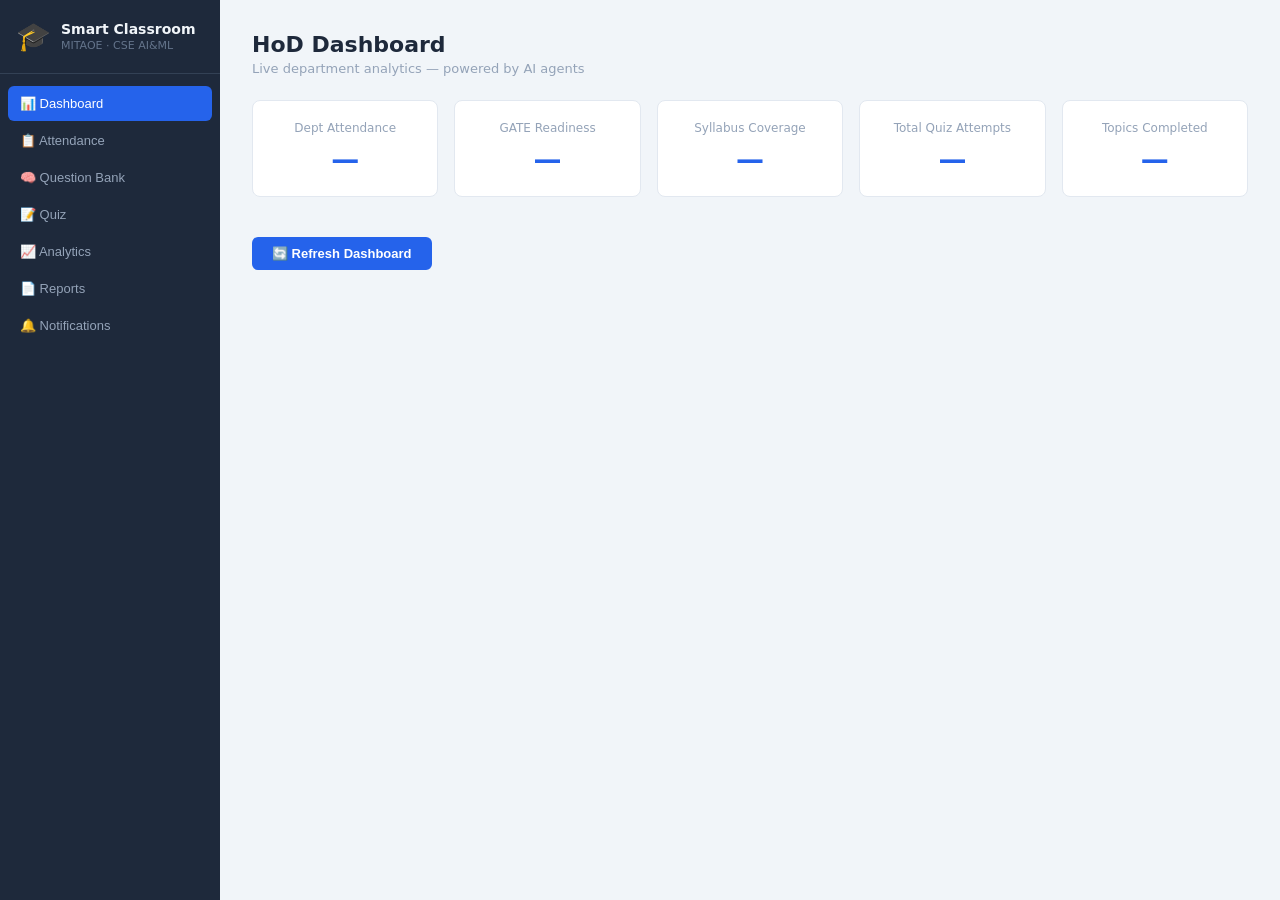
==== frontend/index.html @ e351139c "Clean rewrite: minimal-dependency backend + frontend Backend: FastAPI (main.py) + LangGraph orchestr" ====
<!DOCTYPE html>
<html lang="en">
<head>
  <meta charset="UTF-8" />
  <meta name="viewport" content="width=device-width, initial-scale=1.0" />
  <title>Smart Classroom — MITAOE</title>
  <link rel="stylesheet" href="style.css" />
</head>
<body>

  <!-- Sidebar -->
  <aside class="sidebar">
    <div class="logo">
      <span class="logo-icon">🎓</span>
      <div>
        <div class="logo-title">Smart Classroom</div>
        <div class="logo-sub">MITAOE · CSE AI&ML</div>
      </div>
    </div>

    <nav>
      <button class="nav-btn active" data-tab="dashboard">📊 Dashboard</button>
      <button class="nav-btn" data-tab="attendance">📋 Attendance</button>
      <button class="nav-btn" data-tab="questions">🧠 Question Bank</button>
      <button class="nav-btn" data-tab="quiz">📝 Quiz</button>
      <button class="nav-btn" data-tab="analytics">📈 Analytics</button>
      <button class="nav-btn" data-tab="reports">📄 Reports</button>
      <button class="nav-btn" data-tab="notify">🔔 Notifications</button>
    </nav>
  </aside>

  <!-- Main content -->
  <main class="content">

    <!-- ── DASHBOARD ─────────────────────────────────────── -->
    <section id="tab-dashboard" class="tab active">
      <h1>HoD Dashboard</h1>
      <p class="subtitle">Live department analytics — powered by AI agents</p>

      <div class="card-grid" id="hod-cards">
        <div class="stat-card" id="card-attendance">
          <div class="stat-label">Dept Attendance</div>
          <div class="stat-value" id="val-attendance">—</div>
        </div>
        <div class="stat-card" id="card-gate">
          <div class="stat-label">GATE Readiness</div>
          <div class="stat-value" id="val-gate">—</div>
        </div>
        <div class="stat-card" id="card-coverage">
          <div class="stat-label">Syllabus Coverage</div>
          <div class="stat-value" id="val-coverage">—</div>
        </div>
        <div class="stat-card" id="card-quizzes">
          <div class="stat-label">Total Quiz Attempts</div>
          <div class="stat-value" id="val-quizzes">—</div>
        </div>
        <div class="stat-card" id="card-topics">
          <div class="stat-label">Topics Completed</div>
          <div class="stat-value" id="val-topics">—</div>
        </div>
      </div>

      <button class="btn primary" onclick="loadHodDashboard()">🔄 Refresh Dashboard</button>
      <div id="dashboard-result" class="result-box hidden"></div>
    </section>

    <!-- ── ATTENDANCE ─────────────────────────────────────── -->
    <section id="tab-attendance" class="tab">
      <h1>Attendance Management</h1>

      <div class="two-col">
        <!-- QR Generator -->
        <div class="card">
          <h2>Generate QR Code</h2>
          <label>Lecture ID</label>
          <input id="qr-lecture-id" type="text" placeholder="e.g. CS501-L001" />
          <button class="btn primary" onclick="generateQR()">Generate QR</button>
          <div id="qr-result" class="qr-container hidden">
            <img id="qr-image" src="" alt="QR Code" />
            <p id="qr-token-display"></p>
            <p id="qr-expiry-display"></p>
          </div>
        </div>

        <!-- Mark Attendance -->
        <div class="card">
          <h2>Mark Attendance</h2>
          <label>Lecture ID</label>
          <input id="att-lecture-id" type="text" placeholder="CS501-L001" />
          <label>Lecture Number</label>
          <input id="att-lecture-no" type="number" placeholder="1" />
          <label>Subject Code</label>
          <input id="att-subject" type="text" placeholder="CS501" />
          <label>Date</label>
          <input id="att-date" type="date" />
          <label>Student PRN</label>
          <input id="att-prn" type="text" placeholder="MIT2024001" />
          <label>Student Name</label>
          <input id="att-name" type="text" placeholder="Student Name" />
          <label>QR Token</label>
          <input id="att-token" type="text" placeholder="Paste token from QR" />
          <label>Student GPS (lat, lon)</label>
          <input id="att-student-gps" type="text" placeholder="18.5204, 73.8567" />
          <label>Classroom GPS (lat, lon)</label>
          <input id="att-classroom-gps" type="text" placeholder="18.5204, 73.8567" />
          <button class="btn primary" onclick="markAttendance()">✅ Mark Attendance</button>
          <div id="att-result" class="result-box hidden"></div>
        </div>
      </div>
    </section>

    <!-- ── QUESTION BANK ──────────────────────────────────── -->
    <section id="tab-questions" class="tab">
      <h1>GATE Question Generator</h1>
      <p class="subtitle">Generates 45 questions per topic: Easy/Medium/GATE MCQs + Numerical + Assertion-Reason + Conceptual</p>

      <div class="card">
        <div class="form-row">
          <div>
            <label>Subject Code</label>
            <input id="q-subject" type="text" placeholder="CS501" />
          </div>
          <div>
            <label>Unit Number</label>
            <input id="q-unit" type="number" placeholder="1" />
          </div>
          <div>
            <label>Topic Number</label>
            <input id="q-topic-no" type="text" placeholder="1.2" />
          </div>
        </div>
        <label>Topic Name</label>
        <input id="q-topic" type="text" placeholder="e.g. Convolutional Neural Networks" />
        <div class="form-row">
          <div>
            <label>CO Mapping</label>
            <input id="q-co" type="text" placeholder="CO2" />
          </div>
          <div>
            <label>Bloom's Level</label>
            <select id="q-blooms">
              <option>Remember</option>
              <option>Understand</option>
              <option selected>Apply</option>
              <option>Analyse</option>
              <option>Evaluate</option>
              <option>Create</option>
            </select>
          </div>
        </div>
        <button class="btn primary" onclick="generateQuestions()">🧠 Generate 45 Questions</button>
        <div id="q-result" class="result-box hidden"></div>
      </div>
    </section>

    <!-- ── QUIZ ───────────────────────────────────────────── -->
    <section id="tab-quiz" class="tab">
      <h1>Quiz Evaluation</h1>

      <div class="card">
        <div class="form-row">
          <div>
            <label>Student PRN</label>
            <input id="qz-prn" type="text" placeholder="MIT2024001" />
          </div>
          <div>
            <label>Student Name</label>
            <input id="qz-name" type="text" placeholder="Student Name" />
          </div>
        </div>
        <div class="form-row">
          <div>
            <label>Subject Code</label>
            <input id="qz-subject" type="text" placeholder="CS501" />
          </div>
          <div>
            <label>Topic Number</label>
            <input id="qz-topic" type="text" placeholder="1.2" />
          </div>
          <div>
            <label>Lecture Number</label>
            <input id="qz-lecture" type="number" placeholder="5" />
          </div>
        </div>
        <label>Student Answers (JSON)</label>
        <textarea id="qz-answers" rows="4"
          placeholder='[{"question_id":"Q1","selected":"A"},{"question_id":"Q2","selected":"C"}]'></textarea>
        <label>Answer Key (JSON)</label>
        <textarea id="qz-key" rows="3"
          placeholder='{"Q1":"A","Q2":"B","Q3":"C"}'></textarea>
        <button class="btn primary" onclick="evaluateQuiz()">📝 Evaluate Quiz</button>
        <div id="qz-result" class="result-box hidden"></div>
      </div>
    </section>

    <!-- ── ANALYTICS ──────────────────────────────────────── -->
    <section id="tab-analytics" class="tab">
      <h1>Analytics</h1>

      <div class="two-col">
        <div class="card">
          <h2>Student Analytics</h2>
          <label>Student PRN</label>
          <input id="an-prn" type="text" placeholder="MIT2024001" />
          <button class="btn primary" onclick="getStudentAnalytics()">📈 Get Report</button>
          <div id="an-student-result" class="result-box hidden"></div>
        </div>

        <div class="card">
          <h2>Faculty Analytics</h2>
          <label>Faculty ID</label>
          <input id="an-fid" type="text" placeholder="FAC001" />
          <button class="btn primary" onclick="getFacultyAnalytics()">📊 Get Report</button>
          <div id="an-faculty-result" class="result-box hidden"></div>
        </div>
      </div>
    </section>

    <!-- ── REPORTS ─────────────────────────────────────────── -->
    <section id="tab-reports" class="tab">
      <h1>Report Generator</h1>
      <p class="subtitle">Exports are uploaded to Google Shared Drive and a link is returned.</p>

      <div class="card">
        <label>Report Type</label>
        <select id="rpt-type">
          <option value="attendance">Attendance Sheet</option>
          <option value="quiz">Quiz Report</option>
          <option value="teaching_plan">Teaching Plan</option>
          <option value="question_bank">Question Bank</option>
        </select>
        <label>Formats</label>
        <div class="checkbox-row">
          <label><input type="checkbox" id="rpt-pdf" checked /> PDF</label>
          <label><input type="checkbox" id="rpt-xlsx" checked /> XLSX</label>
          <label><input type="checkbox" id="rpt-docx" /> DOCX</label>
        </div>
        <button class="btn primary" onclick="generateReport()">📄 Generate & Upload</button>
        <div id="rpt-result" class="result-box hidden"></div>
      </div>
    </section>

    <!-- ── NOTIFICATIONS ──────────────────────────────────── -->
    <section id="tab-notify" class="tab">
      <h1>Parent Notifications</h1>
      <p class="subtitle">Automatically identifies students below 75% attendance and alerts parents.</p>

      <div class="card">
        <label>Subject Code (optional)</label>
        <input id="nt-subject" type="text" placeholder="Leave blank for all subjects" />
        <label>Faculty Email</label>
        <input id="nt-email" type="email" placeholder="faculty@mitaoe.ac.in" />
        <button class="btn danger" onclick="sendNotifications()">🔔 Send Alerts to Parents</button>
        <div id="nt-result" class="result-box hidden"></div>
      </div>
    </section>

  </main>

  <script src="app.js"></script>
</body>
</html>
---- frontend/style.css ----
/* ── Reset & base ─────────────────────────────────────────────────────────── */
*, *::before, *::after { box-sizing: border-box; margin: 0; padding: 0; }

:root {
  --blue:    #2563eb;
  --blue-dk: #1d4ed8;
  --blue-lt: #eff6ff;
  --green:   #16a34a;
  --red:     #dc2626;
  --amber:   #d97706;
  --gray-50:  #f8fafc;
  --gray-100: #f1f5f9;
  --gray-200: #e2e8f0;
  --gray-400: #94a3b8;
  --gray-600: #475569;
  --gray-800: #1e293b;
  --sidebar-w: 220px;
  --radius: 8px;
}

body {
  font-family: system-ui, -apple-system, sans-serif;
  font-size: 14px;
  color: var(--gray-800);
  background: var(--gray-100);
  display: flex;
  min-height: 100vh;
}

/* ── Sidebar ──────────────────────────────────────────────────────────────── */
.sidebar {
  width: var(--sidebar-w);
  background: var(--gray-800);
  color: #cbd5e1;
  display: flex;
  flex-direction: column;
  padding: 0;
  position: fixed;
  top: 0; left: 0; bottom: 0;
  overflow-y: auto;
}

.logo {
  display: flex;
  align-items: center;
  gap: 10px;
  padding: 20px 16px;
  border-bottom: 1px solid #334155;
}
.logo-icon { font-size: 28px; }
.logo-title { font-weight: 700; font-size: 14px; color: #f1f5f9; }
.logo-sub   { font-size: 11px; color: #64748b; margin-top: 2px; }

nav { padding: 12px 8px; display: flex; flex-direction: column; gap: 2px; }

.nav-btn {
  background: none;
  border: none;
  color: #94a3b8;
  text-align: left;
  padding: 10px 12px;
  border-radius: 6px;
  cursor: pointer;
  font-size: 13px;
  width: 100%;
  transition: background 0.15s, color 0.15s;
}
.nav-btn:hover  { background: #1e293b; color: #f1f5f9; }
.nav-btn.active { background: var(--blue); color: #fff; }

/* ── Main content ─────────────────────────────────────────────────────────── */
.content {
  margin-left: var(--sidebar-w);
  flex: 1;
  padding: 32px;
  max-width: 1100px;
}

/* ── Tabs ─────────────────────────────────────────────────────────────────── */
.tab { display: none; }
.tab.active { display: block; }

h1 {
  font-size: 22px;
  font-weight: 700;
  color: var(--gray-800);
  margin-bottom: 4px;
}
.subtitle {
  color: var(--gray-400);
  margin-bottom: 24px;
  font-size: 13px;
}

/* ── Cards ────────────────────────────────────────────────────────────────── */
.card {
  background: #fff;
  border: 1px solid var(--gray-200);
  border-radius: var(--radius);
  padding: 24px;
  margin-bottom: 20px;
}
.card h2 {
  font-size: 15px;
  font-weight: 600;
  margin-bottom: 16px;
  color: var(--gray-800);
}

.two-col {
  display: grid;
  grid-template-columns: 1fr 1fr;
  gap: 20px;
}
@media (max-width: 768px) { .two-col { grid-template-columns: 1fr; } }

/* ── Stat cards (dashboard) ───────────────────────────────────────────────── */
.card-grid {
  display: grid;
  grid-template-columns: repeat(auto-fit, minmax(160px, 1fr));
  gap: 16px;
  margin-bottom: 24px;
}
.stat-card {
  background: #fff;
  border: 1px solid var(--gray-200);
  border-radius: var(--radius);
  padding: 20px;
  text-align: center;
}
.stat-label { font-size: 12px; color: var(--gray-400); margin-bottom: 8px; }
.stat-value { font-size: 28px; font-weight: 700; color: var(--blue); }

/* ── Form elements ────────────────────────────────────────────────────────── */
label {
  display: block;
  font-size: 12px;
  font-weight: 600;
  color: var(--gray-600);
  margin-top: 12px;
  margin-bottom: 4px;
}
input, select, textarea {
  width: 100%;
  border: 1px solid var(--gray-200);
  border-radius: 6px;
  padding: 8px 10px;
  font-size: 13px;
  color: var(--gray-800);
  background: var(--gray-50);
  outline: none;
  transition: border-color 0.15s;
}
input:focus, select:focus, textarea:focus {
  border-color: var(--blue);
  background: #fff;
}
textarea { resize: vertical; font-family: monospace; }

.form-row {
  display: grid;
  grid-template-columns: repeat(auto-fit, minmax(150px, 1fr));
  gap: 12px;
}
.checkbox-row {
  display: flex;
  gap: 16px;
  margin-top: 8px;
}
.checkbox-row label {
  display: flex;
  align-items: center;
  gap: 6px;
  margin-top: 0;
  font-weight: 400;
  color: var(--gray-800);
  cursor: pointer;
}
.checkbox-row input { width: auto; }

/* ── Buttons ──────────────────────────────────────────────────────────────── */
.btn {
  display: inline-block;
  margin-top: 16px;
  padding: 9px 20px;
  border: none;
  border-radius: 6px;
  font-size: 13px;
  font-weight: 600;
  cursor: pointer;
  transition: background 0.15s, transform 0.1s;
}
.btn:active { transform: scale(0.98); }
.btn.primary { background: var(--blue);  color: #fff; }
.btn.primary:hover { background: var(--blue-dk); }
.btn.danger  { background: var(--red);   color: #fff; }
.btn.danger:hover  { background: #b91c1c; }

/* ── Result box ───────────────────────────────────────────────────────────── */
.result-box {
  margin-top: 16px;
  background: var(--gray-800);
  color: #86efac;
  font-family: monospace;
  font-size: 12px;
  padding: 14px;
  border-radius: 6px;
  white-space: pre-wrap;
  word-break: break-word;
  max-height: 320px;
  overflow-y: auto;
}
.result-box.error { color: #fca5a5; }
.hidden { display: none !important; }

/* ── QR container ─────────────────────────────────────────────────────────── */
.qr-container {
  margin-top: 16px;
  text-align: center;
}
.qr-container img {
  width: 180px;
  height: 180px;
  border: 2px solid var(--gray-200);
  border-radius: var(--radius);
}
.qr-container p { font-size: 12px; color: var(--gray-600); margin-top: 6px; }

/* ── Loading spinner ──────────────────────────────────────────────────────── */
.spinner {
  display: inline-block;
  width: 14px; height: 14px;
  border: 2px solid #ffffff55;
  border-top-color: #fff;
  border-radius: 50%;
  animation: spin 0.6s linear infinite;
  margin-right: 6px;
  vertical-align: middle;
}
@keyframes spin { to { transform: rotate(360deg); } }
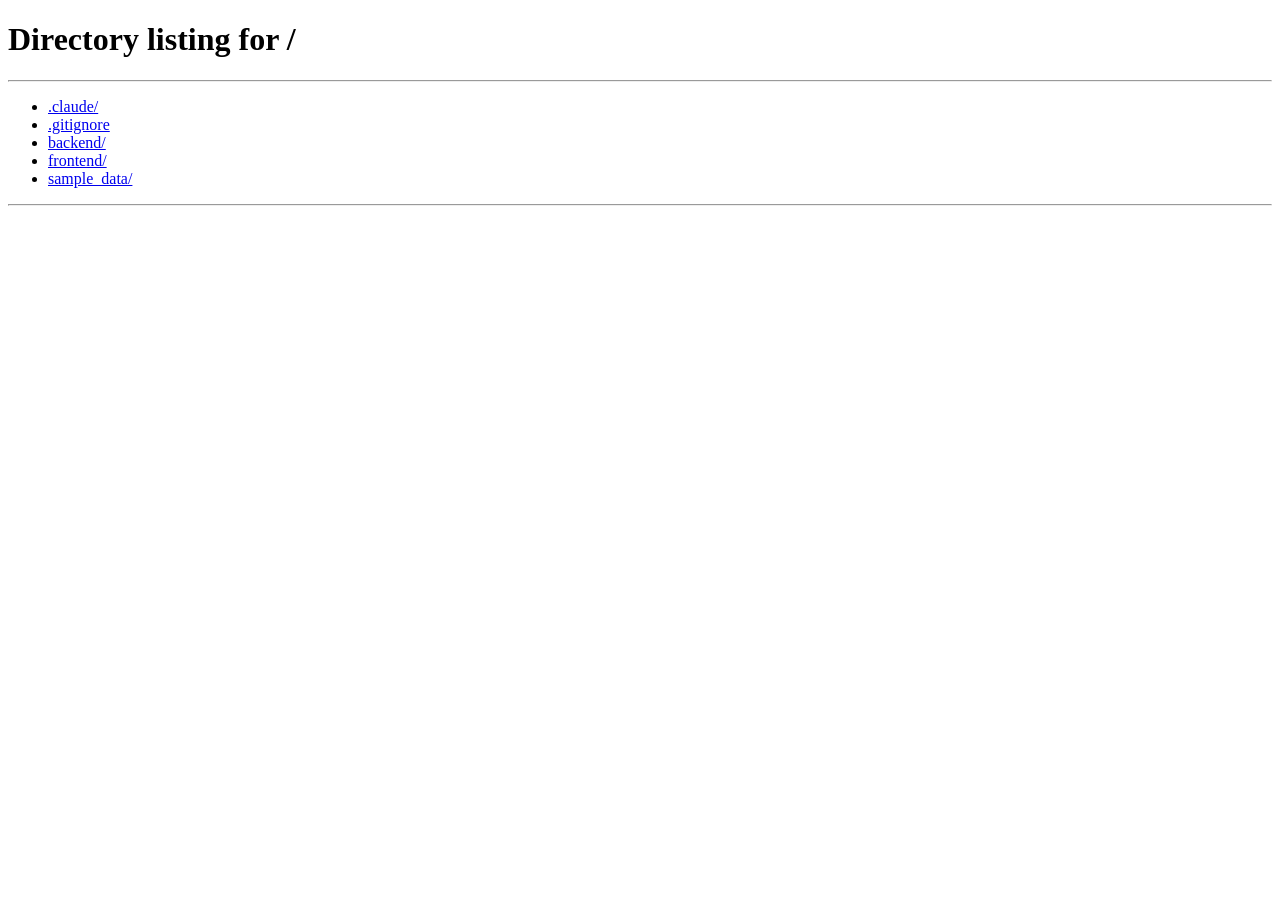
==== commit 9912fa64: "Add auth system, role-based dashboard, file uploads, sample data - login.html: role-selector (Studen" ====
--- a/frontend/index.html
+++ b/frontend/index.html
@@ -18,133 +18,280 @@
       </div>
     </div>
 
-    <nav>
-      <button class="nav-btn active" data-tab="dashboard">📊 Dashboard</button>
-      <button class="nav-btn" data-tab="attendance">📋 Attendance</button>
-      <button class="nav-btn" data-tab="questions">🧠 Question Bank</button>
-      <button class="nav-btn" data-tab="quiz">📝 Quiz</button>
-      <button class="nav-btn" data-tab="analytics">📈 Analytics</button>
-      <button class="nav-btn" data-tab="reports">📄 Reports</button>
-      <button class="nav-btn" data-tab="notify">🔔 Notifications</button>
+    <!-- User badge -->
+    <div class="user-badge">
+      <div class="user-avatar" id="nav-avatar">?</div>
+      <div>
+        <div class="user-name"  id="nav-name">—</div>
+        <div class="user-role"  id="nav-role">—</div>
+      </div>
+    </div>
+
+    <nav id="sidebar-nav">
+      <!-- Injected by JS based on role -->
     </nav>
+
+    <button class="nav-btn logout-btn" onclick="logout()">🚪 Logout</button>
   </aside>
 
   <!-- Main content -->
   <main class="content">
 
-    <!-- ── DASHBOARD ─────────────────────────────────────── -->
-    <section id="tab-dashboard" class="tab active">
+    <!-- ── DASHBOARD (hod / admin) ───────────────────────────── -->
+    <section id="tab-dashboard" class="tab">
       <h1>HoD Dashboard</h1>
       <p class="subtitle">Live department analytics — powered by AI agents</p>
-
-      <div class="card-grid" id="hod-cards">
-        <div class="stat-card" id="card-attendance">
-          <div class="stat-label">Dept Attendance</div>
-          <div class="stat-value" id="val-attendance">—</div>
-        </div>
-        <div class="stat-card" id="card-gate">
-          <div class="stat-label">GATE Readiness</div>
-          <div class="stat-value" id="val-gate">—</div>
-        </div>
-        <div class="stat-card" id="card-coverage">
-          <div class="stat-label">Syllabus Coverage</div>
-          <div class="stat-value" id="val-coverage">—</div>
-        </div>
-        <div class="stat-card" id="card-quizzes">
-          <div class="stat-label">Total Quiz Attempts</div>
-          <div class="stat-value" id="val-quizzes">—</div>
-        </div>
-        <div class="stat-card" id="card-topics">
-          <div class="stat-label">Topics Completed</div>
-          <div class="stat-value" id="val-topics">—</div>
-        </div>
-      </div>
-
-      <button class="btn primary" onclick="loadHodDashboard()">🔄 Refresh Dashboard</button>
-      <div id="dashboard-result" class="result-box hidden"></div>
-    </section>
-
-    <!-- ── ATTENDANCE ─────────────────────────────────────── -->
+      <div class="card-grid">
+        <div class="stat-card"><div class="stat-label">Dept Attendance</div><div class="stat-value" id="val-att">—</div></div>
+        <div class="stat-card"><div class="stat-label">GATE Readiness</div><div class="stat-value" id="val-gate">—</div></div>
+        <div class="stat-card"><div class="stat-label">Syllabus Coverage</div><div class="stat-value" id="val-cov">—</div></div>
+        <div class="stat-card"><div class="stat-label">Quiz Attempts</div><div class="stat-value" id="val-quiz">—</div></div>
+        <div class="stat-card"><div class="stat-label">Topics Done</div><div class="stat-value" id="val-topics">—</div></div>
+      </div>
+      <button class="btn primary" onclick="loadHodDashboard()">🔄 Refresh</button>
+      <div id="hod-result" class="result-box hidden"></div>
+    </section>
+
+    <!-- ── MY PROFILE (student) ──────────────────────────────── -->
+    <section id="tab-profile" class="tab">
+      <h1>My Profile</h1>
+      <div class="card" id="profile-card">
+        <p class="loading-text">Loading your profile…</p>
+      </div>
+      <div class="card">
+        <h2>My Performance</h2>
+        <div class="card-grid">
+          <div class="stat-card"><div class="stat-label">Attendance</div><div class="stat-value" id="st-att">—</div></div>
+          <div class="stat-card"><div class="stat-label">Avg Quiz Score</div><div class="stat-value" id="st-quiz">—</div></div>
+          <div class="stat-card"><div class="stat-label">GATE Readiness</div><div class="stat-value" id="st-gate">—</div></div>
+        </div>
+        <div id="st-weak" class="weak-topics hidden"></div>
+        <div id="st-insight" class="insight-box hidden"></div>
+      </div>
+    </section>
+
+    <!-- ── STUDENTS (admin / hod / faculty) ──────────────────── -->
+    <section id="tab-students" class="tab">
+      <h1>Student List</h1>
+      <div class="table-toolbar">
+        <input id="student-search" type="text" placeholder="Search by PRN or Name…"
+               oninput="filterTable('student-table', this.value)" />
+        <button class="btn primary small" onclick="loadStudents()">🔄 Refresh</button>
+      </div>
+      <div class="table-wrap">
+        <table id="student-table" class="data-table">
+          <thead>
+            <tr>
+              <th>PRN</th><th>Name</th><th>Class</th><th>Division</th>
+              <th>Department</th><th>Mobile</th><th>Parent Email</th>
+            </tr>
+          </thead>
+          <tbody id="student-tbody"></tbody>
+        </table>
+      </div>
+    </section>
+
+    <!-- ── FACULTY LIST (admin / hod) ────────────────────────── -->
+    <section id="tab-faculty" class="tab">
+      <h1>Faculty &amp; Course List</h1>
+      <div class="table-toolbar">
+        <input id="faculty-search" type="text" placeholder="Search by name or subject…"
+               oninput="filterTable('faculty-table', this.value)" />
+        <button class="btn primary small" onclick="loadFaculty()">🔄 Refresh</button>
+      </div>
+      <div class="table-wrap">
+        <table id="faculty-table" class="data-table">
+          <thead>
+            <tr>
+              <th>ID</th><th>Name</th><th>Department</th><th>Subject</th>
+              <th>Course</th><th>Semester</th><th>Email</th>
+            </tr>
+          </thead>
+          <tbody id="faculty-tbody"></tbody>
+        </table>
+      </div>
+    </section>
+
+    <!-- ── SUBJECTS / COURSES ─────────────────────────────────── -->
+    <section id="tab-subjects" class="tab">
+      <h1>Subject &amp; Course List</h1>
+      <div class="table-toolbar">
+        <input id="subject-search" type="text" placeholder="Search by code or name…"
+               oninput="filterTable('subject-table', this.value)" />
+        <button class="btn primary small" onclick="loadSubjects()">🔄 Refresh</button>
+      </div>
+      <div class="table-wrap">
+        <table id="subject-table" class="data-table">
+          <thead>
+            <tr>
+              <th>Code</th><th>Subject Name</th><th>Department</th>
+              <th>Semester</th><th>Credits</th><th>Faculty</th>
+            </tr>
+          </thead>
+          <tbody id="subject-tbody"></tbody>
+        </table>
+      </div>
+    </section>
+
+    <!-- ── LESSON PLAN ────────────────────────────────────────── -->
+    <section id="tab-lesson" class="tab">
+      <h1>Lesson Plan</h1>
+      <div class="table-toolbar">
+        <input id="lesson-subject" type="text" placeholder="Filter by Subject Code (e.g. CS501)" />
+        <button class="btn primary small" onclick="loadLessonPlan()">🔍 Filter</button>
+        <button class="btn secondary small" onclick="loadLessonPlan(true)">All</button>
+      </div>
+      <div class="table-wrap">
+        <table id="lesson-table" class="data-table">
+          <thead>
+            <tr>
+              <th>Subject</th><th>Unit</th><th>Topic No</th><th>Topic</th>
+              <th>Planned Date</th><th>Hours</th><th>CO</th><th>Bloom's</th><th>Status</th>
+            </tr>
+          </thead>
+          <tbody id="lesson-tbody"></tbody>
+        </table>
+      </div>
+    </section>
+
+    <!-- ── UPLOADS (admin / hod / faculty) ───────────────────── -->
+    <section id="tab-upload" class="tab">
+      <h1>Upload Data</h1>
+      <p class="subtitle">Upload CSV or Excel files to populate Google Sheets instantly.</p>
+
+      <div class="upload-grid">
+
+        <div class="card upload-card">
+          <div class="upload-icon">👥</div>
+          <h2>Student List</h2>
+          <p>PRN, Name, Class, Division, Mobile, Parent Email</p>
+          <a href="#" onclick="downloadSample('students')" class="sample-link">⬇ Download sample CSV</a>
+          <div class="file-drop" id="drop-students"
+               onclick="document.getElementById('file-students').click()"
+               ondragover="event.preventDefault()" ondrop="handleDrop(event,'students')">
+            <span id="drop-students-label">Click or drag CSV / Excel here</span>
+          </div>
+          <input type="file" id="file-students" accept=".csv,.xlsx,.xls" class="hidden"
+                 onchange="uploadFile('students', this)" />
+          <div id="result-students" class="result-box hidden"></div>
+        </div>
+
+        <div class="card upload-card">
+          <div class="upload-icon">👨‍🏫</div>
+          <h2>Faculty List</h2>
+          <p>Faculty ID, Name, Department, Subject, Email</p>
+          <a href="#" onclick="downloadSample('faculty')" class="sample-link">⬇ Download sample CSV</a>
+          <div class="file-drop" id="drop-faculty"
+               onclick="document.getElementById('file-faculty').click()"
+               ondragover="event.preventDefault()" ondrop="handleDrop(event,'faculty')">
+            <span id="drop-faculty-label">Click or drag CSV / Excel here</span>
+          </div>
+          <input type="file" id="file-faculty" accept=".csv,.xlsx,.xls" class="hidden"
+                 onchange="uploadFile('faculty', this)" />
+          <div id="result-faculty" class="result-box hidden"></div>
+        </div>
+
+        <div class="card upload-card">
+          <div class="upload-icon">📚</div>
+          <h2>Subject / Course List</h2>
+          <p>Subject Code, Name, Credits, Faculty Assigned</p>
+          <a href="#" onclick="downloadSample('subjects')" class="sample-link">⬇ Download sample CSV</a>
+          <div class="file-drop" id="drop-subjects"
+               onclick="document.getElementById('file-subjects').click()"
+               ondragover="event.preventDefault()" ondrop="handleDrop(event,'subjects')">
+            <span id="drop-subjects-label">Click or drag CSV / Excel here</span>
+          </div>
+          <input type="file" id="file-subjects" accept=".csv,.xlsx,.xls" class="hidden"
+                 onchange="uploadFile('subjects', this)" />
+          <div id="result-subjects" class="result-box hidden"></div>
+        </div>
+
+        <div class="card upload-card">
+          <div class="upload-icon">📋</div>
+          <h2>Lesson / Teaching Plan</h2>
+          <p>Unit, Topic, Planned Date, Hours, CO, Bloom's</p>
+          <a href="#" onclick="downloadSample('lesson_plan')" class="sample-link">⬇ Download sample CSV</a>
+          <div class="file-drop" id="drop-lesson_plan"
+               onclick="document.getElementById('file-lesson_plan').click()"
+               ondragover="event.preventDefault()" ondrop="handleDrop(event,'lesson_plan')">
+            <span id="drop-lesson_plan-label">Click or drag CSV / Excel here</span>
+          </div>
+          <input type="file" id="file-lesson_plan" accept=".csv,.xlsx,.xls" class="hidden"
+                 onchange="uploadFile('lesson_plan', this)" />
+          <div id="result-lesson_plan" class="result-box hidden"></div>
+        </div>
+
+        <!-- Admin only -->
+        <div class="card upload-card" id="upload-users-card" style="display:none">
+          <div class="upload-icon">🔐</div>
+          <h2>User Accounts</h2>
+          <p>ID, Name, Role, Password (plain — hashed automatically)</p>
+          <a href="#" onclick="downloadSample('users')" class="sample-link">⬇ Download sample CSV</a>
+          <div class="file-drop" id="drop-users"
+               onclick="document.getElementById('file-users').click()"
+               ondragover="event.preventDefault()" ondrop="handleDrop(event,'users')">
+            <span id="drop-users-label">Click or drag CSV / Excel here</span>
+          </div>
+          <input type="file" id="file-users" accept=".csv,.xlsx,.xls" class="hidden"
+                 onchange="uploadFile('users', this)" />
+          <div id="result-users" class="result-box hidden"></div>
+        </div>
+
+      </div>
+    </section>
+
+    <!-- ── ATTENDANCE ─────────────────────────────────────────── -->
     <section id="tab-attendance" class="tab">
-      <h1>Attendance Management</h1>
-
+      <h1>Attendance</h1>
       <div class="two-col">
-        <!-- QR Generator -->
         <div class="card">
-          <h2>Generate QR Code</h2>
+          <h2>Generate QR Code <span class="badge">Faculty</span></h2>
           <label>Lecture ID</label>
           <input id="qr-lecture-id" type="text" placeholder="e.g. CS501-L001" />
           <button class="btn primary" onclick="generateQR()">Generate QR</button>
           <div id="qr-result" class="qr-container hidden">
             <img id="qr-image" src="" alt="QR Code" />
             <p id="qr-token-display"></p>
-            <p id="qr-expiry-display"></p>
-          </div>
-        </div>
-
-        <!-- Mark Attendance -->
+            <p id="qr-expiry-display" class="qr-timer"></p>
+          </div>
+        </div>
         <div class="card">
-          <h2>Mark Attendance</h2>
-          <label>Lecture ID</label>
-          <input id="att-lecture-id" type="text" placeholder="CS501-L001" />
-          <label>Lecture Number</label>
-          <input id="att-lecture-no" type="number" placeholder="1" />
-          <label>Subject Code</label>
-          <input id="att-subject" type="text" placeholder="CS501" />
-          <label>Date</label>
-          <input id="att-date" type="date" />
-          <label>Student PRN</label>
-          <input id="att-prn" type="text" placeholder="MIT2024001" />
-          <label>Student Name</label>
-          <input id="att-name" type="text" placeholder="Student Name" />
-          <label>QR Token</label>
-          <input id="att-token" type="text" placeholder="Paste token from QR" />
-          <label>Student GPS (lat, lon)</label>
-          <input id="att-student-gps" type="text" placeholder="18.5204, 73.8567" />
-          <label>Classroom GPS (lat, lon)</label>
-          <input id="att-classroom-gps" type="text" placeholder="18.5204, 73.8567" />
+          <h2>Mark Attendance <span class="badge student-badge">Student</span></h2>
+          <label>Lecture ID</label><input id="att-lid" type="text" placeholder="CS501-L001" />
+          <label>Lecture No</label><input id="att-lno" type="number" placeholder="1" />
+          <label>Subject Code</label><input id="att-sub" type="text" placeholder="CS501" />
+          <label>Date</label><input id="att-date" type="date" />
+          <label>Student PRN</label><input id="att-prn" type="text" placeholder="MIT2024001" />
+          <label>Student Name</label><input id="att-name" type="text" placeholder="Name" />
+          <label>QR Token</label><input id="att-tok" type="text" placeholder="Paste token" />
+          <label>Your GPS (lat, lon)</label><input id="att-sgps" type="text" placeholder="18.5204, 73.8567" />
+          <label>Classroom GPS (lat, lon)</label><input id="att-cgps" type="text" placeholder="18.5204, 73.8567" />
           <button class="btn primary" onclick="markAttendance()">✅ Mark Attendance</button>
           <div id="att-result" class="result-box hidden"></div>
         </div>
       </div>
     </section>
 
-    <!-- ── QUESTION BANK ──────────────────────────────────── -->
+    <!-- ── QUESTION BANK ──────────────────────────────────────── -->
     <section id="tab-questions" class="tab">
       <h1>GATE Question Generator</h1>
-      <p class="subtitle">Generates 45 questions per topic: Easy/Medium/GATE MCQs + Numerical + Assertion-Reason + Conceptual</p>
-
+      <p class="subtitle">Generates 45 questions per topic using RAG + Groq (10–60 seconds)</p>
       <div class="card">
         <div class="form-row">
-          <div>
-            <label>Subject Code</label>
-            <input id="q-subject" type="text" placeholder="CS501" />
-          </div>
-          <div>
-            <label>Unit Number</label>
-            <input id="q-unit" type="number" placeholder="1" />
-          </div>
-          <div>
-            <label>Topic Number</label>
-            <input id="q-topic-no" type="text" placeholder="1.2" />
-          </div>
+          <div><label>Subject Code</label><input id="q-sub" type="text" placeholder="CS501" /></div>
+          <div><label>Unit</label><input id="q-unit" type="number" placeholder="1" /></div>
+          <div><label>Topic No</label><input id="q-tno" type="text" placeholder="1.2" /></div>
         </div>
         <label>Topic Name</label>
         <input id="q-topic" type="text" placeholder="e.g. Convolutional Neural Networks" />
         <div class="form-row">
-          <div>
-            <label>CO Mapping</label>
-            <input id="q-co" type="text" placeholder="CO2" />
-          </div>
+          <div><label>CO Mapping</label><input id="q-co" type="text" placeholder="CO2" /></div>
           <div>
             <label>Bloom's Level</label>
             <select id="q-blooms">
-              <option>Remember</option>
-              <option>Understand</option>
-              <option selected>Apply</option>
-              <option>Analyse</option>
-              <option>Evaluate</option>
-              <option>Create</option>
+              <option>Remember</option><option>Understand</option>
+              <option selected>Apply</option><option>Analyse</option>
+              <option>Evaluate</option><option>Create</option>
             </select>
           </div>
         </div>
@@ -153,74 +300,54 @@
       </div>
     </section>
 
-    <!-- ── QUIZ ───────────────────────────────────────────── -->
+    <!-- ── QUIZ ───────────────────────────────────────────────── -->
     <section id="tab-quiz" class="tab">
       <h1>Quiz Evaluation</h1>
-
       <div class="card">
         <div class="form-row">
-          <div>
-            <label>Student PRN</label>
-            <input id="qz-prn" type="text" placeholder="MIT2024001" />
-          </div>
-          <div>
-            <label>Student Name</label>
-            <input id="qz-name" type="text" placeholder="Student Name" />
-          </div>
+          <div><label>Student PRN</label><input id="qz-prn" type="text" placeholder="MIT2024001" /></div>
+          <div><label>Student Name</label><input id="qz-name" type="text" placeholder="Name" /></div>
         </div>
         <div class="form-row">
-          <div>
-            <label>Subject Code</label>
-            <input id="qz-subject" type="text" placeholder="CS501" />
-          </div>
-          <div>
-            <label>Topic Number</label>
-            <input id="qz-topic" type="text" placeholder="1.2" />
-          </div>
-          <div>
-            <label>Lecture Number</label>
-            <input id="qz-lecture" type="number" placeholder="5" />
-          </div>
-        </div>
-        <label>Student Answers (JSON)</label>
+          <div><label>Subject Code</label><input id="qz-sub" type="text" placeholder="CS501" /></div>
+          <div><label>Topic No</label><input id="qz-topic" type="text" placeholder="1.2" /></div>
+          <div><label>Lecture No</label><input id="qz-lno" type="number" placeholder="5" /></div>
+        </div>
+        <label>Student Answers (JSON array)</label>
         <textarea id="qz-answers" rows="4"
           placeholder='[{"question_id":"Q1","selected":"A"},{"question_id":"Q2","selected":"C"}]'></textarea>
-        <label>Answer Key (JSON)</label>
-        <textarea id="qz-key" rows="3"
-          placeholder='{"Q1":"A","Q2":"B","Q3":"C"}'></textarea>
+        <label>Answer Key (JSON object)</label>
+        <textarea id="qz-key" rows="3" placeholder='{"Q1":"A","Q2":"B","Q3":"C"}'></textarea>
         <button class="btn primary" onclick="evaluateQuiz()">📝 Evaluate Quiz</button>
         <div id="qz-result" class="result-box hidden"></div>
       </div>
     </section>
 
-    <!-- ── ANALYTICS ──────────────────────────────────────── -->
+    <!-- ── ANALYTICS ──────────────────────────────────────────── -->
     <section id="tab-analytics" class="tab">
       <h1>Analytics</h1>
-
       <div class="two-col">
         <div class="card">
           <h2>Student Analytics</h2>
           <label>Student PRN</label>
           <input id="an-prn" type="text" placeholder="MIT2024001" />
           <button class="btn primary" onclick="getStudentAnalytics()">📈 Get Report</button>
-          <div id="an-student-result" class="result-box hidden"></div>
-        </div>
-
+          <div id="an-student" class="result-box hidden"></div>
+        </div>
         <div class="card">
           <h2>Faculty Analytics</h2>
           <label>Faculty ID</label>
           <input id="an-fid" type="text" placeholder="FAC001" />
           <button class="btn primary" onclick="getFacultyAnalytics()">📊 Get Report</button>
-          <div id="an-faculty-result" class="result-box hidden"></div>
-        </div>
-      </div>
-    </section>
-
-    <!-- ── REPORTS ─────────────────────────────────────────── -->
+          <div id="an-faculty" class="result-box hidden"></div>
+        </div>
+      </div>
+    </section>
+
+    <!-- ── REPORTS ─────────────────────────────────────────────── -->
     <section id="tab-reports" class="tab">
       <h1>Report Generator</h1>
-      <p class="subtitle">Exports are uploaded to Google Shared Drive and a link is returned.</p>
-
+      <p class="subtitle">Exports are uploaded to Google Shared Drive and a download link is returned.</p>
       <div class="card">
         <label>Report Type</label>
         <select id="rpt-type">
@@ -235,22 +362,21 @@
           <label><input type="checkbox" id="rpt-xlsx" checked /> XLSX</label>
           <label><input type="checkbox" id="rpt-docx" /> DOCX</label>
         </div>
-        <button class="btn primary" onclick="generateReport()">📄 Generate & Upload</button>
+        <button class="btn primary" onclick="generateReport()">📄 Generate &amp; Upload to Drive</button>
         <div id="rpt-result" class="result-box hidden"></div>
       </div>
     </section>
 
-    <!-- ── NOTIFICATIONS ──────────────────────────────────── -->
+    <!-- ── NOTIFICATIONS ──────────────────────────────────────── -->
     <section id="tab-notify" class="tab">
       <h1>Parent Notifications</h1>
-      <p class="subtitle">Automatically identifies students below 75% attendance and alerts parents.</p>
-
-      <div class="card">
-        <label>Subject Code (optional)</label>
-        <input id="nt-subject" type="text" placeholder="Leave blank for all subjects" />
+      <p class="subtitle">Auto-identifies students below 75% attendance and alerts parents via WhatsApp + Email.</p>
+      <div class="card">
+        <label>Subject Code (leave blank for all)</label>
+        <input id="nt-sub" type="text" placeholder="CS501" />
         <label>Faculty Email</label>
         <input id="nt-email" type="email" placeholder="faculty@mitaoe.ac.in" />
-        <button class="btn danger" onclick="sendNotifications()">🔔 Send Alerts to Parents</button>
+        <button class="btn danger" onclick="sendNotifications()">🔔 Send Alerts</button>
         <div id="nt-result" class="result-box hidden"></div>
       </div>
     </section>
--- a/frontend/style.css
+++ b/frontend/style.css
@@ -1,21 +1,21 @@
-/* ── Reset & base ─────────────────────────────────────────────────────────── */
+/* ── Reset ────────────────────────────────────────────────────────────────── */
 *, *::before, *::after { box-sizing: border-box; margin: 0; padding: 0; }
 
 :root {
-  --blue:    #2563eb;
-  --blue-dk: #1d4ed8;
-  --blue-lt: #eff6ff;
-  --green:   #16a34a;
-  --red:     #dc2626;
-  --amber:   #d97706;
+  --blue:     #2563eb;
+  --blue-dk:  #1d4ed8;
+  --blue-lt:  #eff6ff;
+  --green:    #16a34a;
+  --red:      #dc2626;
+  --amber:    #d97706;
   --gray-50:  #f8fafc;
   --gray-100: #f1f5f9;
   --gray-200: #e2e8f0;
   --gray-400: #94a3b8;
   --gray-600: #475569;
   --gray-800: #1e293b;
-  --sidebar-w: 220px;
-  --radius: 8px;
+  --sidebar-w: 230px;
+  --radius:    8px;
 }
 
 body {
@@ -34,7 +34,6 @@
   color: #cbd5e1;
   display: flex;
   flex-direction: column;
-  padding: 0;
   position: fixed;
   top: 0; left: 0; bottom: 0;
   overflow-y: auto;
@@ -44,21 +43,51 @@
   display: flex;
   align-items: center;
   gap: 10px;
-  padding: 20px 16px;
+  padding: 20px 16px 14px;
   border-bottom: 1px solid #334155;
 }
-.logo-icon { font-size: 28px; }
-.logo-title { font-weight: 700; font-size: 14px; color: #f1f5f9; }
+.logo-icon  { font-size: 26px; }
+.logo-title { font-weight: 700; font-size: 13px; color: #f1f5f9; }
 .logo-sub   { font-size: 11px; color: #64748b; margin-top: 2px; }
 
-nav { padding: 12px 8px; display: flex; flex-direction: column; gap: 2px; }
+/* User badge */
+.user-badge {
+  display: flex;
+  align-items: center;
+  gap: 10px;
+  padding: 12px 16px;
+  border-bottom: 1px solid #1e293b;
+  background: #0f172a;
+}
+.user-avatar {
+  width: 34px; height: 34px;
+  border-radius: 50%;
+  background: var(--blue);
+  color: #fff;
+  font-size: 14px;
+  font-weight: 700;
+  display: flex;
+  align-items: center;
+  justify-content: center;
+  flex-shrink: 0;
+}
+.user-name { font-size: 12px; font-weight: 600; color: #f1f5f9; line-height: 1.3; }
+.user-role {
+  font-size: 10px;
+  color: #64748b;
+  text-transform: uppercase;
+  letter-spacing: 0.5px;
+  margin-top: 2px;
+}
+
+nav { padding: 10px 8px; display: flex; flex-direction: column; gap: 2px; flex: 1; }
 
 .nav-btn {
   background: none;
   border: none;
   color: #94a3b8;
   text-align: left;
-  padding: 10px 12px;
+  padding: 9px 12px;
   border-radius: 6px;
   cursor: pointer;
   font-size: 13px;
@@ -68,77 +97,75 @@
 .nav-btn:hover  { background: #1e293b; color: #f1f5f9; }
 .nav-btn.active { background: var(--blue); color: #fff; }
 
-/* ── Main content ─────────────────────────────────────────────────────────── */
+.logout-btn {
+  margin: 8px;
+  color: #f87171;
+  font-size: 12px;
+  padding: 8px 12px;
+  border-top: 1px solid #334155;
+}
+.logout-btn:hover { background: #450a0a; color: #fca5a5; }
+
+/* ── Content ──────────────────────────────────────────────────────────────── */
 .content {
   margin-left: var(--sidebar-w);
   flex: 1;
-  padding: 32px;
-  max-width: 1100px;
-}
-
-/* ── Tabs ─────────────────────────────────────────────────────────────────── */
+  padding: 28px 32px;
+  max-width: 1200px;
+}
+
 .tab { display: none; }
 .tab.active { display: block; }
 
-h1 {
-  font-size: 22px;
-  font-weight: 700;
-  color: var(--gray-800);
-  margin-bottom: 4px;
-}
-.subtitle {
-  color: var(--gray-400);
-  margin-bottom: 24px;
-  font-size: 13px;
-}
+h1 { font-size: 20px; font-weight: 700; margin-bottom: 4px; }
+.subtitle { color: var(--gray-400); font-size: 13px; margin-bottom: 24px; }
 
 /* ── Cards ────────────────────────────────────────────────────────────────── */
 .card {
   background: #fff;
   border: 1px solid var(--gray-200);
   border-radius: var(--radius);
-  padding: 24px;
+  padding: 22px;
   margin-bottom: 20px;
 }
 .card h2 {
-  font-size: 15px;
-  font-weight: 600;
-  margin-bottom: 16px;
-  color: var(--gray-800);
-}
-
-.two-col {
-  display: grid;
-  grid-template-columns: 1fr 1fr;
-  gap: 20px;
-}
-@media (max-width: 768px) { .two-col { grid-template-columns: 1fr; } }
-
-/* ── Stat cards (dashboard) ───────────────────────────────────────────────── */
+  font-size: 14px; font-weight: 600;
+  margin-bottom: 14px;
+  display: flex; align-items: center; gap: 8px;
+}
+
+.two-col { display: grid; grid-template-columns: 1fr 1fr; gap: 20px; }
+@media (max-width: 860px) { .two-col { grid-template-columns: 1fr; } }
+
+/* ── Stat cards ───────────────────────────────────────────────────────────── */
 .card-grid {
   display: grid;
-  grid-template-columns: repeat(auto-fit, minmax(160px, 1fr));
-  gap: 16px;
-  margin-bottom: 24px;
+  grid-template-columns: repeat(auto-fit, minmax(150px, 1fr));
+  gap: 14px;
+  margin-bottom: 20px;
 }
 .stat-card {
   background: #fff;
   border: 1px solid var(--gray-200);
   border-radius: var(--radius);
-  padding: 20px;
+  padding: 18px 14px;
   text-align: center;
 }
-.stat-label { font-size: 12px; color: var(--gray-400); margin-bottom: 8px; }
-.stat-value { font-size: 28px; font-weight: 700; color: var(--blue); }
-
-/* ── Form elements ────────────────────────────────────────────────────────── */
+.stat-label { font-size: 11px; color: var(--gray-400); margin-bottom: 6px; text-transform: uppercase; letter-spacing: 0.4px; }
+.stat-value { font-size: 26px; font-weight: 700; color: var(--blue); }
+
+/* ── Badges ───────────────────────────────────────────────────────────────── */
+.badge {
+  font-size: 10px; font-weight: 600;
+  padding: 2px 7px; border-radius: 10px;
+  background: #dbeafe; color: #1d4ed8;
+}
+.student-badge { background: #dcfce7; color: #15803d; }
+
+/* ── Forms ────────────────────────────────────────────────────────────────── */
 label {
-  display: block;
-  font-size: 12px;
-  font-weight: 600;
-  color: var(--gray-600);
-  margin-top: 12px;
-  margin-bottom: 4px;
+  display: block; font-size: 12px; font-weight: 600;
+  color: var(--gray-600); margin-top: 12px; margin-bottom: 4px;
 }
 input, select, textarea {
   width: 100%;
@@ -152,54 +179,44 @@
   transition: border-color 0.15s;
 }
 input:focus, select:focus, textarea:focus {
-  border-color: var(--blue);
-  background: #fff;
+  border-color: var(--blue); background: #fff;
 }
 textarea { resize: vertical; font-family: monospace; }
 
 .form-row {
   display: grid;
-  grid-template-columns: repeat(auto-fit, minmax(150px, 1fr));
+  grid-template-columns: repeat(auto-fit, minmax(140px, 1fr));
   gap: 12px;
 }
 .checkbox-row {
-  display: flex;
-  gap: 16px;
-  margin-top: 8px;
+  display: flex; gap: 16px; margin-top: 8px; flex-wrap: wrap;
 }
 .checkbox-row label {
-  display: flex;
-  align-items: center;
-  gap: 6px;
-  margin-top: 0;
-  font-weight: 400;
-  color: var(--gray-800);
-  cursor: pointer;
+  display: flex; align-items: center; gap: 6px;
+  margin-top: 0; font-weight: 400; cursor: pointer;
 }
 .checkbox-row input { width: auto; }
 
 /* ── Buttons ──────────────────────────────────────────────────────────────── */
 .btn {
-  display: inline-block;
-  margin-top: 16px;
-  padding: 9px 20px;
-  border: none;
-  border-radius: 6px;
-  font-size: 13px;
-  font-weight: 600;
-  cursor: pointer;
+  display: inline-block; margin-top: 14px;
+  padding: 8px 18px; border: none; border-radius: 6px;
+  font-size: 13px; font-weight: 600; cursor: pointer;
   transition: background 0.15s, transform 0.1s;
 }
 .btn:active { transform: scale(0.98); }
-.btn.primary { background: var(--blue);  color: #fff; }
+.btn.primary { background: var(--blue); color: #fff; }
 .btn.primary:hover { background: var(--blue-dk); }
-.btn.danger  { background: var(--red);   color: #fff; }
+.btn.secondary { background: var(--gray-200); color: var(--gray-800); }
+.btn.secondary:hover { background: var(--gray-400); color: #fff; }
+.btn.danger  { background: var(--red); color: #fff; }
 .btn.danger:hover  { background: #b91c1c; }
+.btn.small   { padding: 6px 12px; font-size: 12px; margin-top: 0; }
 
 /* ── Result box ───────────────────────────────────────────────────────────── */
 .result-box {
-  margin-top: 16px;
-  background: var(--gray-800);
+  margin-top: 14px;
+  background: #0f172a;
   color: #86efac;
   font-family: monospace;
   font-size: 12px;
@@ -207,34 +224,90 @@
   border-radius: 6px;
   white-space: pre-wrap;
   word-break: break-word;
-  max-height: 320px;
+  max-height: 300px;
   overflow-y: auto;
 }
 .result-box.error { color: #fca5a5; }
 .hidden { display: none !important; }
 
-/* ── QR container ─────────────────────────────────────────────────────────── */
-.qr-container {
-  margin-top: 16px;
-  text-align: center;
-}
+/* ── QR ───────────────────────────────────────────────────────────────────── */
+.qr-container { margin-top: 14px; text-align: center; }
 .qr-container img {
-  width: 180px;
-  height: 180px;
-  border: 2px solid var(--gray-200);
-  border-radius: var(--radius);
-}
-.qr-container p { font-size: 12px; color: var(--gray-600); margin-top: 6px; }
-
-/* ── Loading spinner ──────────────────────────────────────────────────────── */
+  width: 170px; height: 170px;
+  border: 2px solid var(--gray-200); border-radius: var(--radius);
+}
+.qr-container p  { font-size: 12px; color: var(--gray-600); margin-top: 6px; }
+.qr-timer        { color: var(--amber); font-weight: 600; }
+
+/* ── Tables ───────────────────────────────────────────────────────────────── */
+.table-toolbar {
+  display: flex; align-items: center; gap: 10px;
+  margin-bottom: 12px; flex-wrap: wrap;
+}
+.table-toolbar input { flex: 1; max-width: 300px; margin: 0; }
+
+.table-wrap { overflow-x: auto; border-radius: var(--radius); border: 1px solid var(--gray-200); }
+
+.data-table {
+  width: 100%; border-collapse: collapse;
+  font-size: 13px; background: #fff;
+}
+.data-table th {
+  background: var(--gray-800); color: #fff;
+  padding: 10px 12px; text-align: left;
+  font-size: 11px; text-transform: uppercase; letter-spacing: 0.4px;
+  white-space: nowrap;
+}
+.data-table td {
+  padding: 9px 12px; border-bottom: 1px solid var(--gray-100);
+  color: var(--gray-800);
+}
+.data-table tr:last-child td { border-bottom: none; }
+.data-table tr:hover td { background: var(--blue-lt); }
+
+/* ── Upload cards ─────────────────────────────────────────────────────────── */
+.upload-grid {
+  display: grid;
+  grid-template-columns: repeat(auto-fit, minmax(260px, 1fr));
+  gap: 20px;
+}
+.upload-card { text-align: center; }
+.upload-icon { font-size: 36px; margin-bottom: 8px; }
+.upload-card h2 { justify-content: center; }
+.upload-card p  { font-size: 12px; color: var(--gray-400); margin-bottom: 10px; }
+.sample-link    { font-size: 12px; color: var(--blue); text-decoration: none; }
+.sample-link:hover { text-decoration: underline; }
+
+.file-drop {
+  margin-top: 12px;
+  border: 2px dashed var(--gray-200);
+  border-radius: 8px;
+  padding: 22px 12px;
+  cursor: pointer;
+  font-size: 12px; color: var(--gray-400);
+  transition: border-color 0.15s, background 0.15s;
+}
+.file-drop:hover { border-color: var(--blue); background: var(--blue-lt); color: var(--blue); }
+.file-drop.dragover { border-color: var(--blue); background: var(--blue-lt); }
+
+/* ── Insight / weak topics ────────────────────────────────────────────────── */
+.insight-box {
+  margin-top: 12px; padding: 12px 14px;
+  background: #fefce8; border: 1px solid #fef08a;
+  border-radius: 6px; font-size: 13px; color: #713f12;
+}
+.weak-topics {
+  margin-top: 10px; padding: 10px 14px;
+  background: #fef2f2; border: 1px solid #fecaca;
+  border-radius: 6px; font-size: 13px; color: #dc2626;
+}
+
+/* ── Loading ──────────────────────────────────────────────────────────────── */
+.loading-text { color: var(--gray-400); font-size: 13px; padding: 8px 0; }
 .spinner {
-  display: inline-block;
-  width: 14px; height: 14px;
-  border: 2px solid #ffffff55;
-  border-top-color: #fff;
-  border-radius: 50%;
-  animation: spin 0.6s linear infinite;
-  margin-right: 6px;
-  vertical-align: middle;
+  display: inline-block; width: 13px; height: 13px;
+  border: 2px solid #ffffff44; border-top-color: #fff;
+  border-radius: 50%; animation: spin 0.6s linear infinite;
+  margin-right: 6px; vertical-align: middle;
 }
 @keyframes spin { to { transform: rotate(360deg); } }
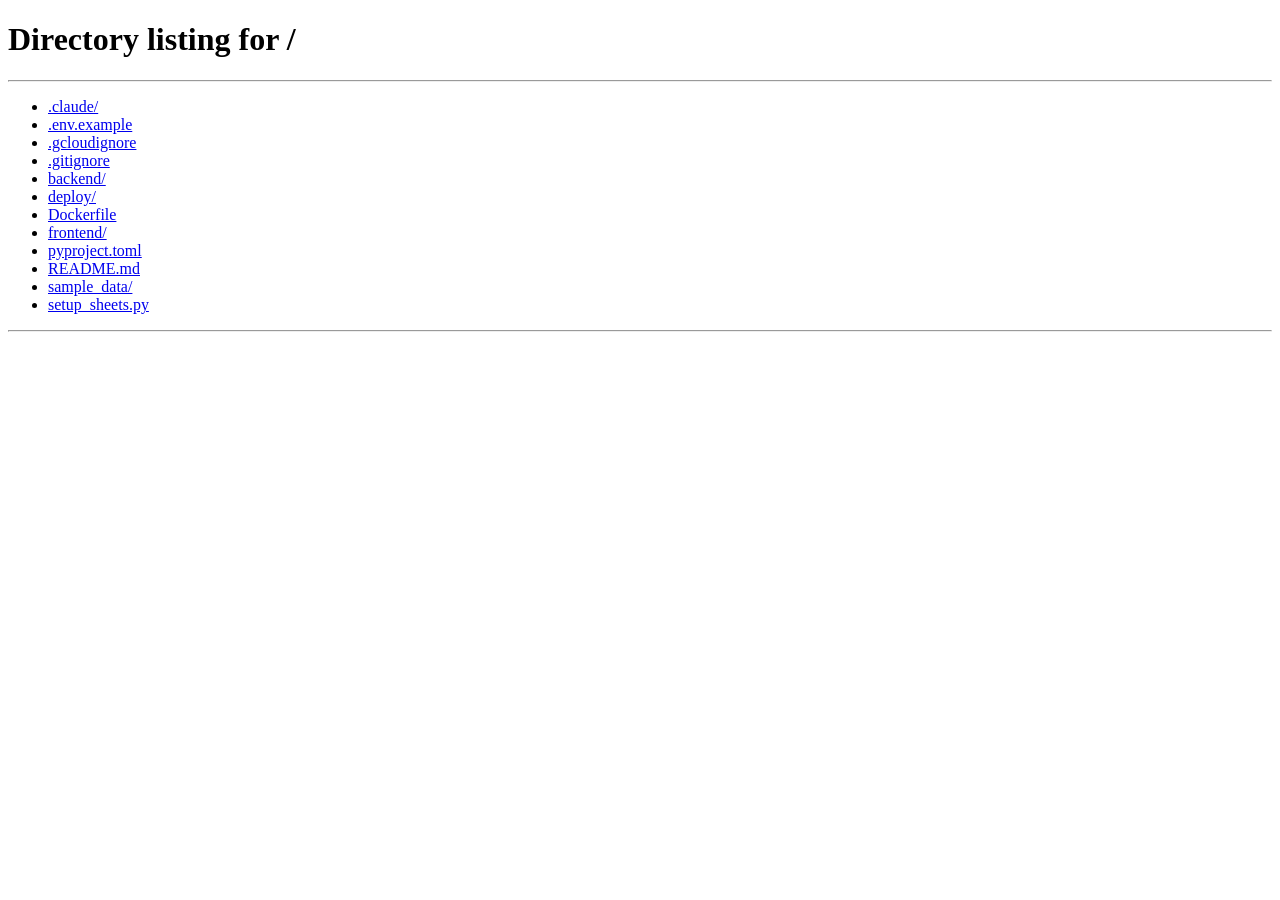
==== commit 33708794: "Add single-record entry alongside bulk CSV upload - POST /api/add/{type} endpoint for inserting one " ====
--- a/frontend/index.html
+++ b/frontend/index.html
@@ -157,87 +157,121 @@
     <!-- ── UPLOADS (admin / hod / faculty) ───────────────────── -->
     <section id="tab-upload" class="tab">
       <h1>Upload Data</h1>
-      <p class="subtitle">Upload CSV or Excel files to populate Google Sheets instantly.</p>
-
-      <div class="upload-grid">
-
-        <div class="card upload-card">
-          <div class="upload-icon">👥</div>
-          <h2>Student List</h2>
-          <p>PRN, Name, Class, Division, Mobile, Parent Email</p>
-          <a href="#" onclick="downloadSample('students')" class="sample-link">⬇ Download sample CSV</a>
-          <div class="file-drop" id="drop-students"
-               onclick="document.getElementById('file-students').click()"
-               ondragover="event.preventDefault()" ondrop="handleDrop(event,'students')">
-            <span id="drop-students-label">Click or drag CSV / Excel here</span>
-          </div>
-          <input type="file" id="file-students" accept=".csv,.xlsx,.xls" class="hidden"
-                 onchange="uploadFile('students', this)" />
-          <div id="result-students" class="result-box hidden"></div>
-        </div>
-
-        <div class="card upload-card">
-          <div class="upload-icon">👨‍🏫</div>
-          <h2>Faculty List</h2>
-          <p>Faculty ID, Name, Department, Subject, Email</p>
-          <a href="#" onclick="downloadSample('faculty')" class="sample-link">⬇ Download sample CSV</a>
-          <div class="file-drop" id="drop-faculty"
-               onclick="document.getElementById('file-faculty').click()"
-               ondragover="event.preventDefault()" ondrop="handleDrop(event,'faculty')">
-            <span id="drop-faculty-label">Click or drag CSV / Excel here</span>
-          </div>
-          <input type="file" id="file-faculty" accept=".csv,.xlsx,.xls" class="hidden"
-                 onchange="uploadFile('faculty', this)" />
-          <div id="result-faculty" class="result-box hidden"></div>
-        </div>
-
-        <div class="card upload-card">
-          <div class="upload-icon">📚</div>
-          <h2>Subject / Course List</h2>
-          <p>Subject Code, Name, Credits, Faculty Assigned</p>
-          <a href="#" onclick="downloadSample('subjects')" class="sample-link">⬇ Download sample CSV</a>
-          <div class="file-drop" id="drop-subjects"
-               onclick="document.getElementById('file-subjects').click()"
-               ondragover="event.preventDefault()" ondrop="handleDrop(event,'subjects')">
-            <span id="drop-subjects-label">Click or drag CSV / Excel here</span>
-          </div>
-          <input type="file" id="file-subjects" accept=".csv,.xlsx,.xls" class="hidden"
-                 onchange="uploadFile('subjects', this)" />
-          <div id="result-subjects" class="result-box hidden"></div>
-        </div>
-
-        <div class="card upload-card">
-          <div class="upload-icon">📋</div>
-          <h2>Lesson / Teaching Plan</h2>
-          <p>Unit, Topic, Planned Date, Hours, CO, Bloom's</p>
-          <a href="#" onclick="downloadSample('lesson_plan')" class="sample-link">⬇ Download sample CSV</a>
-          <div class="file-drop" id="drop-lesson_plan"
-               onclick="document.getElementById('file-lesson_plan').click()"
-               ondragover="event.preventDefault()" ondrop="handleDrop(event,'lesson_plan')">
-            <span id="drop-lesson_plan-label">Click or drag CSV / Excel here</span>
-          </div>
-          <input type="file" id="file-lesson_plan" accept=".csv,.xlsx,.xls" class="hidden"
-                 onchange="uploadFile('lesson_plan', this)" />
-          <div id="result-lesson_plan" class="result-box hidden"></div>
-        </div>
-
-        <!-- Admin only -->
-        <div class="card upload-card" id="upload-users-card" style="display:none">
-          <div class="upload-icon">🔐</div>
-          <h2>User Accounts</h2>
-          <p>ID, Name, Role, Password (plain — hashed automatically)</p>
-          <a href="#" onclick="downloadSample('users')" class="sample-link">⬇ Download sample CSV</a>
-          <div class="file-drop" id="drop-users"
-               onclick="document.getElementById('file-users').click()"
-               ondragover="event.preventDefault()" ondrop="handleDrop(event,'users')">
-            <span id="drop-users-label">Click or drag CSV / Excel here</span>
-          </div>
-          <input type="file" id="file-users" accept=".csv,.xlsx,.xls" class="hidden"
-                 onchange="uploadFile('users', this)" />
-          <div id="result-users" class="result-box hidden"></div>
-        </div>
-
-      </div>
+      <p class="subtitle">Add records one at a time or upload a CSV / Excel file in bulk.</p>
+
+      <!-- Mode toggle -->
+      <div class="upload-mode-bar">
+        <button class="upload-mode-btn active" id="mode-bulk-btn"
+                onclick="setUploadMode('bulk')">📂 Bulk Upload (CSV / Excel)</button>
+        <button class="upload-mode-btn" id="mode-single-btn"
+                onclick="setUploadMode('single')">➕ Add Single Record</button>
+      </div>
+
+      <!-- ── BULK UPLOAD ── -->
+      <div id="bulk-upload-section">
+        <div class="upload-grid">
+
+          <div class="card upload-card">
+            <div class="upload-icon">👥</div>
+            <h2>Student List</h2>
+            <p>PRN, Name, Class, Division, Mobile, Parent Email</p>
+            <a href="#" onclick="downloadSample('students')" class="sample-link">⬇ Download sample CSV</a>
+            <div class="file-drop" id="drop-students"
+                 onclick="document.getElementById('file-students').click()"
+                 ondragover="event.preventDefault()" ondrop="handleDrop(event,'students')">
+              <span id="drop-students-label">Click or drag CSV / Excel here</span>
+            </div>
+            <input type="file" id="file-students" accept=".csv,.xlsx,.xls" class="hidden"
+                   onchange="uploadFile('students', this)" />
+            <div id="result-students" class="result-box hidden"></div>
+          </div>
+
+          <div class="card upload-card">
+            <div class="upload-icon">👨‍🏫</div>
+            <h2>Faculty List</h2>
+            <p>Faculty ID, Name, Department, Subject, Email</p>
+            <a href="#" onclick="downloadSample('faculty')" class="sample-link">⬇ Download sample CSV</a>
+            <div class="file-drop" id="drop-faculty"
+                 onclick="document.getElementById('file-faculty').click()"
+                 ondragover="event.preventDefault()" ondrop="handleDrop(event,'faculty')">
+              <span id="drop-faculty-label">Click or drag CSV / Excel here</span>
+            </div>
+            <input type="file" id="file-faculty" accept=".csv,.xlsx,.xls" class="hidden"
+                   onchange="uploadFile('faculty', this)" />
+            <div id="result-faculty" class="result-box hidden"></div>
+          </div>
+
+          <div class="card upload-card">
+            <div class="upload-icon">📚</div>
+            <h2>Subject / Course List</h2>
+            <p>Subject Code, Name, Credits, Faculty Assigned</p>
+            <a href="#" onclick="downloadSample('subjects')" class="sample-link">⬇ Download sample CSV</a>
+            <div class="file-drop" id="drop-subjects"
+                 onclick="document.getElementById('file-subjects').click()"
+                 ondragover="event.preventDefault()" ondrop="handleDrop(event,'subjects')">
+              <span id="drop-subjects-label">Click or drag CSV / Excel here</span>
+            </div>
+            <input type="file" id="file-subjects" accept=".csv,.xlsx,.xls" class="hidden"
+                   onchange="uploadFile('subjects', this)" />
+            <div id="result-subjects" class="result-box hidden"></div>
+          </div>
+
+          <div class="card upload-card">
+            <div class="upload-icon">📋</div>
+            <h2>Lesson / Teaching Plan</h2>
+            <p>Unit, Topic, Planned Date, Hours, CO, Bloom's</p>
+            <a href="#" onclick="downloadSample('lesson_plan')" class="sample-link">⬇ Download sample CSV</a>
+            <div class="file-drop" id="drop-lesson_plan"
+                 onclick="document.getElementById('file-lesson_plan').click()"
+                 ondragover="event.preventDefault()" ondrop="handleDrop(event,'lesson_plan')">
+              <span id="drop-lesson_plan-label">Click or drag CSV / Excel here</span>
+            </div>
+            <input type="file" id="file-lesson_plan" accept=".csv,.xlsx,.xls" class="hidden"
+                   onchange="uploadFile('lesson_plan', this)" />
+            <div id="result-lesson_plan" class="result-box hidden"></div>
+          </div>
+
+          <!-- Admin only -->
+          <div class="card upload-card" id="upload-users-card" style="display:none">
+            <div class="upload-icon">🔐</div>
+            <h2>User Accounts</h2>
+            <p>ID, Name, Role, Email, Password (plain — hashed automatically)</p>
+            <a href="#" onclick="downloadSample('users')" class="sample-link">⬇ Download sample CSV</a>
+            <div class="file-drop" id="drop-users"
+                 onclick="document.getElementById('file-users').click()"
+                 ondragover="event.preventDefault()" ondrop="handleDrop(event,'users')">
+              <span id="drop-users-label">Click or drag CSV / Excel here</span>
+            </div>
+            <input type="file" id="file-users" accept=".csv,.xlsx,.xls" class="hidden"
+                   onchange="uploadFile('users', this)" />
+            <div id="result-users" class="result-box hidden"></div>
+          </div>
+
+        </div>
+      </div><!-- /bulk -->
+
+      <!-- ── SINGLE ENTRY ── -->
+      <div id="single-upload-section" style="display:none">
+        <div class="card" style="max-width:660px">
+
+          <label>Data Type</label>
+          <select id="single-type" onchange="renderSingleForm(this.value)">
+            <option value="students">Student</option>
+            <option value="faculty">Faculty</option>
+            <option value="subjects">Subject / Course</option>
+            <option value="lesson_plan">Lesson Plan (Topic)</option>
+            <option value="users" id="single-type-users">User Account</option>
+          </select>
+
+          <div id="single-form-fields" style="margin-top:16px"></div>
+
+          <div id="single-result" class="result-box hidden" style="margin-top:12px"></div>
+
+          <button class="btn primary" style="margin-top:16px;width:100%"
+                  onclick="submitSingle()">➕ Add Record</button>
+        </div>
+      </div><!-- /single -->
+
     </section>
 
     <!-- ── ATTENDANCE ─────────────────────────────────────────── -->
--- a/frontend/style.css
+++ b/frontend/style.css
@@ -265,6 +265,33 @@
 .data-table tr:last-child td { border-bottom: none; }
 .data-table tr:hover td { background: var(--blue-lt); }
 
+/* ── Upload mode toggle ──────────────────────────────────────────────────── */
+.upload-mode-bar {
+  display: flex;
+  gap: 8px;
+  margin-bottom: 20px;
+}
+.upload-mode-btn {
+  padding: 9px 18px;
+  border: 2px solid var(--gray-200);
+  border-radius: 8px;
+  background: var(--gray-50);
+  color: var(--gray-600);
+  font-size: 13px;
+  font-weight: 600;
+  cursor: pointer;
+  transition: border-color 0.15s, background 0.15s, color 0.15s;
+}
+.upload-mode-btn:hover {
+  border-color: var(--blue);
+  color: var(--blue);
+}
+.upload-mode-btn.active {
+  border-color: var(--blue);
+  background: var(--blue-lt);
+  color: var(--blue);
+}
+
 /* ── Upload cards ─────────────────────────────────────────────────────────── */
 .upload-grid {
   display: grid;
